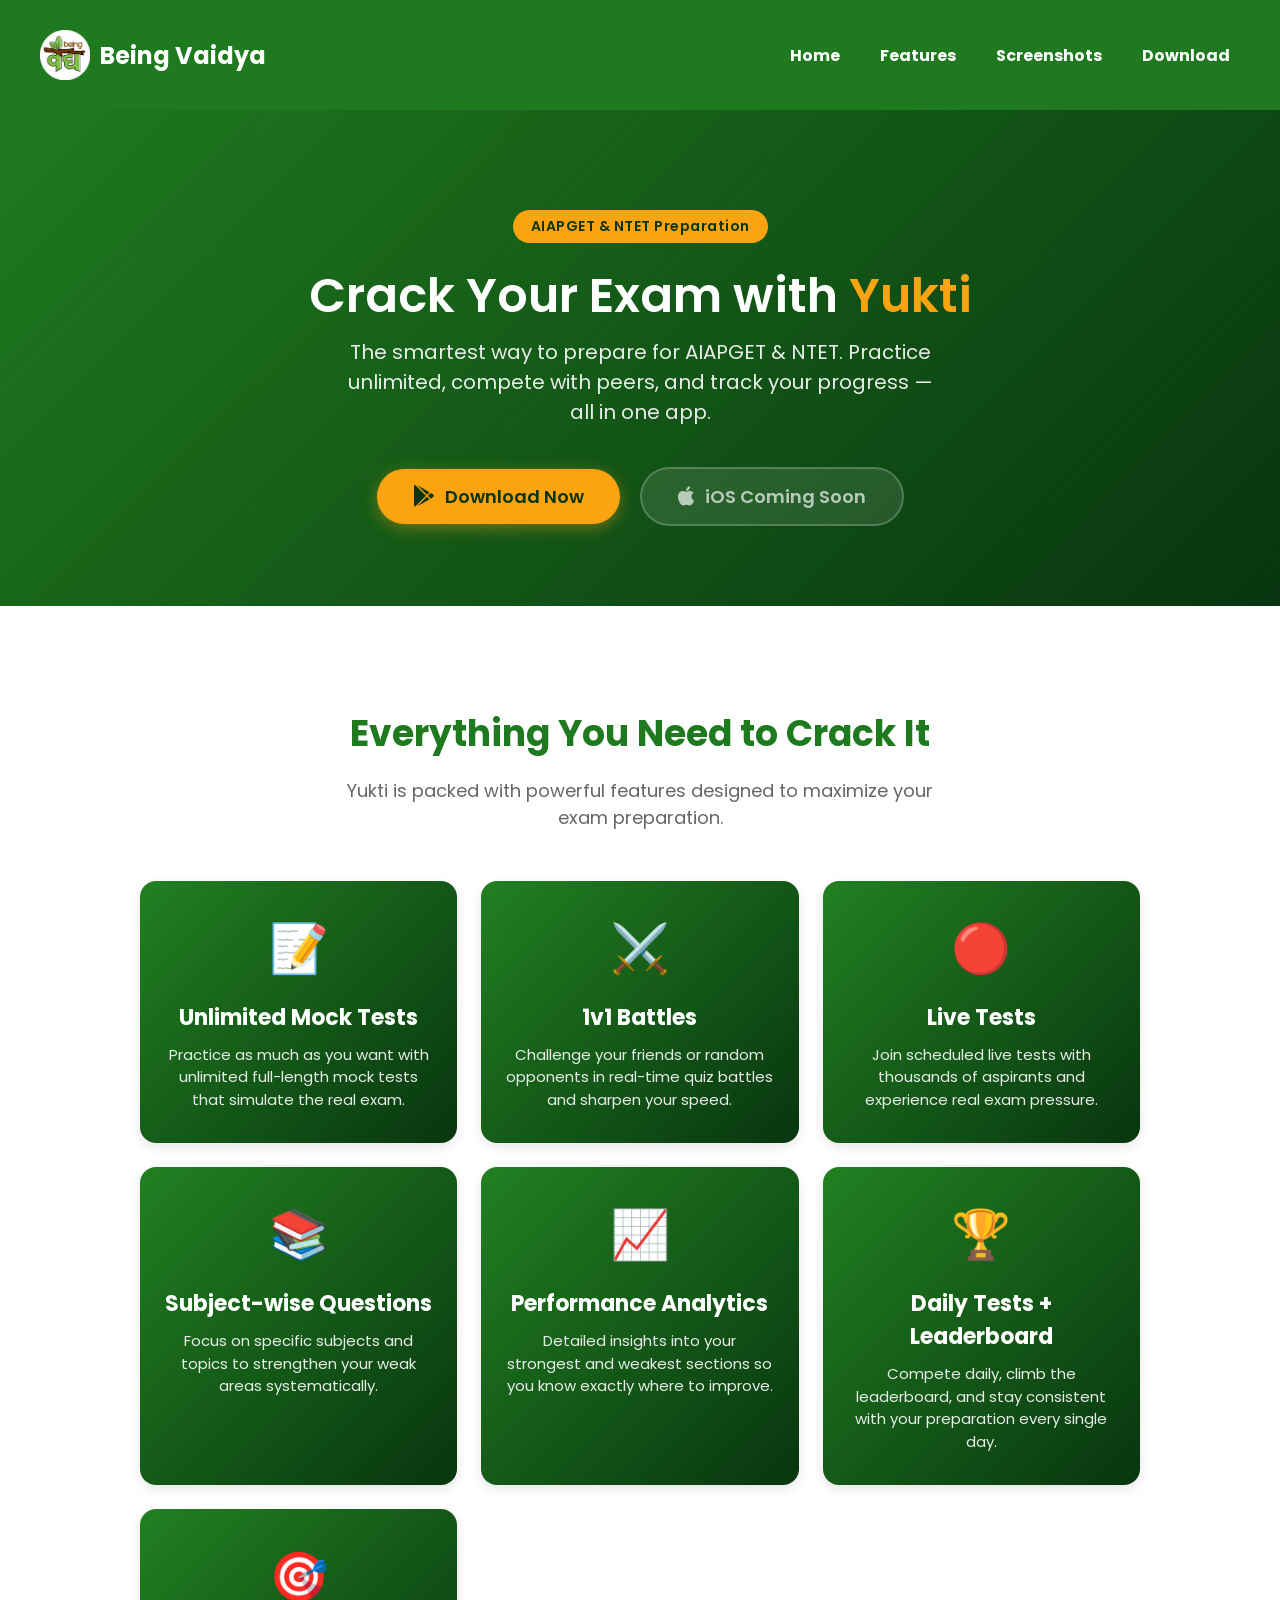
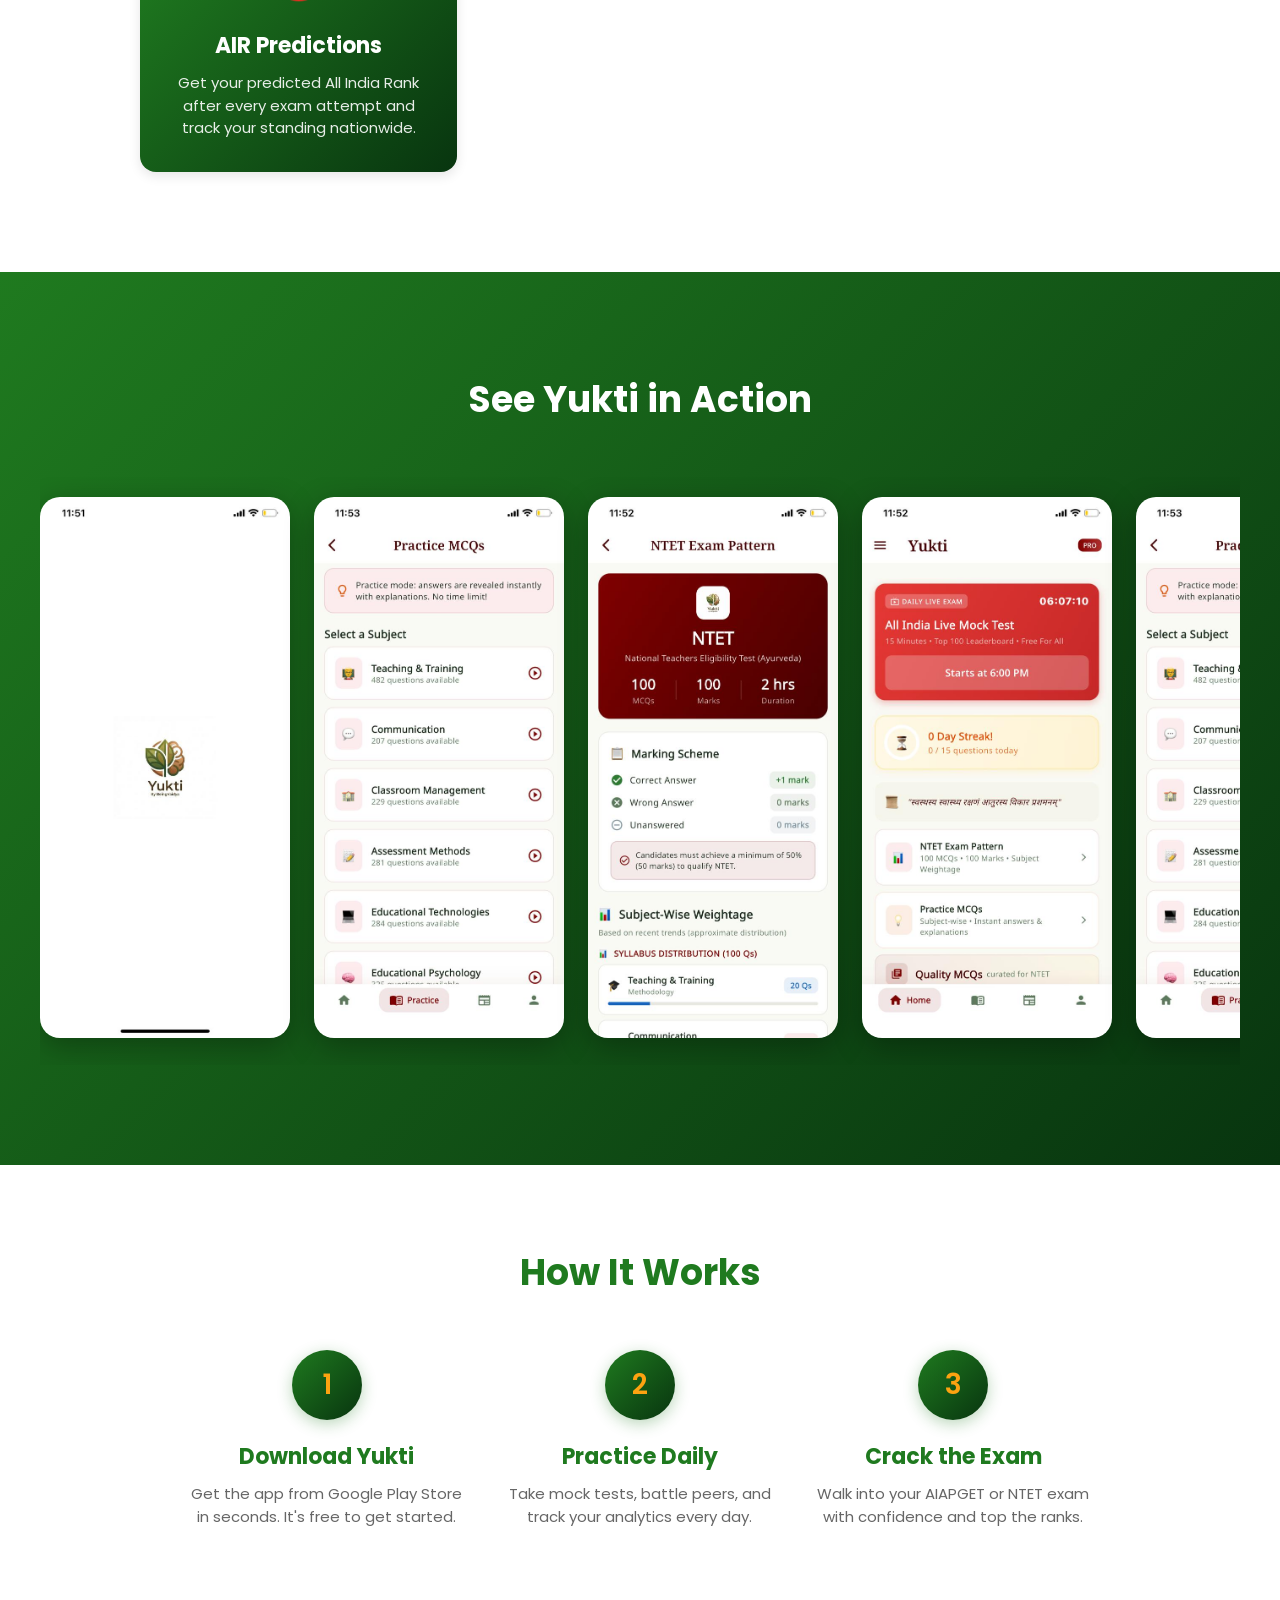
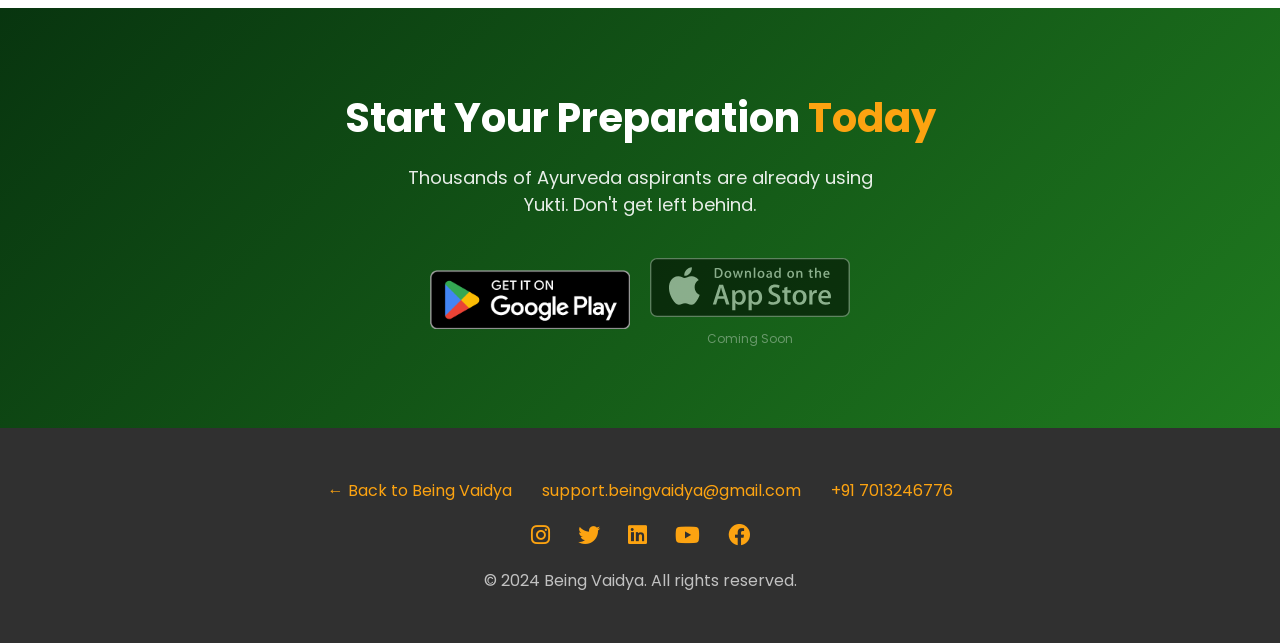
==== yukti.html @ 98c56048 "Add Yukti page" ====
<!DOCTYPE html>
<html lang="en">

<head>
    <meta charset="UTF-8">
    <meta name="viewport" content="width=device-width, initial-scale=1.0">
    <title>Yukti — Crack AIAPGET & NTET | By Being Vaidya</title>
    <meta name="description" content="Yukti is the ultimate AIAPGET & NTET preparation app by Being Vaidya. Unlimited mock tests, 1v1 battles, live tests, analytics & more.">
    <link rel="preconnect" href="https://fonts.googleapis.com">
    <link rel="preconnect" href="https://fonts.gstatic.com" crossorigin>
    <link href="https://fonts.googleapis.com/css2?family=Poppins:wght@400;600&display=swap" rel="stylesheet">
    <link rel="stylesheet" href="https://cdnjs.cloudflare.com/ajax/libs/font-awesome/6.0.0/css/all.min.css">
    <link rel="stylesheet" href="yukti-style.css">
</head>

<body>
    <!-- HEADER -->
    <header>
        <div class="container header-content">
            <a href="index.html" class="branding">
                <img src="logo-bv.png" alt="Being Vaidya Logo" class="logo">
                <h1>Being Vaidya</h1>
            </a>
            <span class="menu-toggle">&#9776;</span>
            <nav id="mobile-menu">
                <ul>
                    <li><a href="index.html">Home</a></li>
                    <li><a href="#features">Features</a></li>
                    <li><a href="#screenshots">Screenshots</a></li>
                    <li><a href="#download">Download</a></li>
                </ul>
            </nav>
        </div>
    </header>

    <!-- HERO SECTION -->
    <section class="yukti-hero">
        <span class="badge">AIAPGET & NTET Preparation</span>
        <h2>Crack Your Exam with <span>Yukti</span></h2>
        <p class="subtitle">The smartest way to prepare for AIAPGET & NTET. Practice unlimited, compete with peers, and track your progress — all in one app.</p>
        <div class="hero-cta">
            <a href="https://play.google.com/store/apps/details?id=com.ayurprep.ayurprep_aiapget&pcampaignid=web_share" target="_blank" class="btn-primary">
                <i class="fab fa-google-play"></i> Download Now
            </a>
            <span class="btn-secondary">
                <i class="fab fa-apple"></i> iOS Coming Soon
            </span>
        </div>
    </section>

    <!-- FEATURES SECTION -->
    <section class="yukti-features" id="features">
        <div class="container">
            <h2>Everything You Need to Crack It</h2>
            <p class="section-subtitle">Yukti is packed with powerful features designed to maximize your exam preparation.</p>
            <div class="features-grid">
                <div class="feature-card">
                    <div class="icon">&#128221;</div>
                    <h3>Unlimited Mock Tests</h3>
                    <p>Practice as much as you want with unlimited full-length mock tests that simulate the real exam.</p>
                </div>
                <div class="feature-card">
                    <div class="icon">&#9876;&#65039;</div>
                    <h3>1v1 Battles</h3>
                    <p>Challenge your friends or random opponents in real-time quiz battles and sharpen your speed.</p>
                </div>
                <div class="feature-card">
                    <div class="icon">&#128308;</div>
                    <h3>Live Tests</h3>
                    <p>Join scheduled live tests with thousands of aspirants and experience real exam pressure.</p>
                </div>
                <div class="feature-card">
                    <div class="icon">&#128218;</div>
                    <h3>Subject-wise Questions</h3>
                    <p>Focus on specific subjects and topics to strengthen your weak areas systematically.</p>
                </div>
                <div class="feature-card">
                    <div class="icon">&#128200;</div>
                    <h3>Performance Analytics</h3>
                    <p>Detailed insights into your strongest and weakest sections so you know exactly where to improve.</p>
                </div>
                <div class="feature-card">
                    <div class="icon">&#127942;</div>
                    <h3>Daily Tests + Leaderboard</h3>
                    <p>Compete daily, climb the leaderboard, and stay consistent with your preparation every single day.</p>
                </div>
                <div class="feature-card">
                    <div class="icon">&#127919;</div>
                    <h3>AIR Predictions</h3>
                    <p>Get your predicted All India Rank after every exam attempt and track your standing nationwide.</p>
                </div>
            </div>
        </div>
    </section>

    <!-- SCREENSHOTS SECTION -->
    <section class="yukti-screenshots" id="screenshots">
        <div class="container">
            <h2>See Yukti in Action</h2>
            <div class="screenshots-scroll">
                <div class="screenshot-item">
                    <img src="yukti/home.jpeg" alt="Yukti Home Screen">
                </div>
                <div class="screenshot-item">
                    <img src="yukti/hf.jpeg" alt="Yukti App Screenshot">
                </div>
                <div class="screenshot-item">
                    <img src="yukti/hfjf.jpeg" alt="Yukti App Screenshot">
                </div>
                <div class="screenshot-item">
                    <img src="yukti/hg.jpeg" alt="Yukti App Screenshot">
                </div>
                <div class="screenshot-item">
                    <img src="yukti/jt.jpeg" alt="Yukti App Screenshot">
                </div>
            </div>
        </div>
    </section>

    <!-- HOW IT WORKS -->
    <section class="yukti-steps">
        <h2>How It Works</h2>
        <div class="steps-container">
            <div class="step">
                <div class="step-number">1</div>
                <h3>Download Yukti</h3>
                <p>Get the app from Google Play Store in seconds. It's free to get started.</p>
            </div>
            <div class="step">
                <div class="step-number">2</div>
                <h3>Practice Daily</h3>
                <p>Take mock tests, battle peers, and track your analytics every day.</p>
            </div>
            <div class="step">
                <div class="step-number">3</div>
                <h3>Crack the Exam</h3>
                <p>Walk into your AIAPGET or NTET exam with confidence and top the ranks.</p>
            </div>
        </div>
    </section>

    <!-- FINAL CTA -->
    <section class="yukti-cta" id="download">
        <h2>Start Your Preparation <span>Today</span></h2>
        <p>Thousands of Ayurveda aspirants are already using Yukti. Don't get left behind.</p>
        <div class="cta-buttons">
            <a href="https://play.google.com/store/apps/details?id=com.ayurprep.ayurprep_aiapget&pcampaignid=web_share" target="_blank" class="store-badge">
                <img src="playstore.png" alt="Get it on Google Play">
            </a>
            <div class="store-badge store-badge-disabled">
                <img src="appstore.svg" alt="Download on App Store">
                <span class="coming-soon-label">Coming Soon</span>
            </div>
        </div>
    </section>

    <!-- FOOTER -->
    <footer>
        <div class="container">
            <div class="footer-links">
                <a href="index.html">&#8592; Back to Being Vaidya</a>
                <a href="mailto:support.beingvaidya@gmail.com">support.beingvaidya@gmail.com</a>
                <a href="tel:+917013246776">+91 7013246776</a>
            </div>
            <div class="social-icons">
                <a href="https://www.instagram.com/being_vaidya?utm_source=ig_web_button_share_sheet&igsh=ZDNlZDc0MzIxNw=="><i class="fab fa-instagram"></i></a>
                <a href="https://x.com/BeingVaidya"><i class="fab fa-twitter"></i></a>
                <a href="https://www.linkedin.com/company/being-vaidya"><i class="fab fa-linkedin"></i></a>
                <a href="https://youtube.com/@beingvaidya1234"><i class="fab fa-youtube"></i></a>
                <a href="#"><i class="fab fa-facebook"></i></a>
            </div>
            <p style="margin-top: 16px; opacity: 0.7;">&copy; 2024 Being Vaidya. All rights reserved.</p>
        </div>
    </footer>

    <script>
        // Mobile menu toggle
        document.querySelector('.menu-toggle').addEventListener('click', function () {
            document.getElementById('mobile-menu').classList.toggle('active');
        });
    </script>
</body>

</html>
---- yukti-style.css ----
/* Reset */
body, h1, h2, h3, p, ul {
    margin: 0;
    padding: 0;
}

body {
    font-family: 'Poppins', sans-serif;
    background-color: #f2f2f2;
    color: #333;
    overflow-x: hidden;
}

/* Container */
.container {
    max-width: 1200px;
    margin: 0 auto;
    padding: 20px;
}

/* Header */
header {
    background-color: #1f7a1f;
    color: #fff;
    padding: 10px 20px;
    box-shadow: 0 4px 6px rgba(0, 0, 0, 0.1);
    position: relative;
}

.header-content {
    display: flex;
    justify-content: space-between;
    align-items: center;
}

.branding {
    display: flex;
    align-items: center;
    text-decoration: none;
    color: #fff;
}

.logo {
    width: 50px;
    height: 50px;
    margin-right: 10px;
}

header h1 {
    font-size: 24px;
    margin: 0;
}

.menu-toggle {
    display: none;
    font-size: 28px;
    cursor: pointer;
    color: #fff;
}

nav ul {
    list-style: none;
    display: flex;
    align-items: center;
}

nav li {
    margin-left: 20px;
}

nav a {
    color: #fff;
    text-decoration: none;
    font-weight: bold;
    padding: 10px;
    transition: color 0.3s, transform 0.3s;
}

nav a:hover {
    color: #fca311;
    transform: scale(1.1);
}

/* ========================
   HERO SECTION
   ======================== */
.yukti-hero {
    background: linear-gradient(135deg, #1f7a1f 0%, #08350f 50%, #1f7a1f 100%);
    background-size: 200% 200%;
    animation: gradientShift 8s ease infinite;
    color: #fff;
    text-align: center;
    padding: 100px 20px 80px;
    position: relative;
}

@keyframes gradientShift {
    0% { background-position: 0% 50%; }
    50% { background-position: 100% 50%; }
    100% { background-position: 0% 50%; }
}

.yukti-hero .badge {
    display: inline-block;
    background-color: #fca311;
    color: #08350f;
    padding: 6px 18px;
    border-radius: 20px;
    font-size: 14px;
    font-weight: 600;
    margin-bottom: 24px;
    letter-spacing: 0.5px;
}

.yukti-hero h2 {
    font-size: 48px;
    font-weight: 600;
    margin-bottom: 12px;
    line-height: 1.2;
}

.yukti-hero h2 span {
    color: #fca311;
}

.yukti-hero .subtitle {
    font-size: 20px;
    opacity: 0.9;
    margin-bottom: 40px;
    max-width: 600px;
    margin-left: auto;
    margin-right: auto;
}

.hero-cta {
    display: flex;
    justify-content: center;
    align-items: center;
    gap: 20px;
    flex-wrap: wrap;
}

.btn-primary {
    display: inline-flex;
    align-items: center;
    gap: 10px;
    background-color: #fca311;
    color: #08350f;
    padding: 14px 36px;
    text-decoration: none;
    border-radius: 30px;
    font-weight: 600;
    font-size: 18px;
    transition: all 0.3s;
    box-shadow: 0 4px 15px rgba(252, 163, 17, 0.4);
}

.btn-primary:hover {
    background-color: #fff;
    color: #1f7a1f;
    transform: translateY(-3px);
    box-shadow: 0 6px 20px rgba(255, 255, 255, 0.3);
}

.btn-primary i {
    font-size: 22px;
}

.btn-secondary {
    display: inline-flex;
    align-items: center;
    gap: 10px;
    background-color: rgba(255, 255, 255, 0.15);
    color: #fff;
    padding: 14px 36px;
    text-decoration: none;
    border-radius: 30px;
    font-weight: 600;
    font-size: 18px;
    border: 2px solid rgba(255, 255, 255, 0.3);
    cursor: default;
    opacity: 0.7;
}

.btn-secondary i {
    font-size: 22px;
}

/* ========================
   FEATURES SECTION
   ======================== */
.yukti-features {
    background-color: #fff;
    padding: 80px 20px;
    text-align: center;
}

.yukti-features h2 {
    font-size: 36px;
    color: #1f7a1f;
    margin-bottom: 16px;
}

.yukti-features .section-subtitle {
    font-size: 18px;
    color: #666;
    margin-bottom: 50px;
    max-width: 600px;
    margin-left: auto;
    margin-right: auto;
}

.features-grid {
    display: grid;
    grid-template-columns: repeat(auto-fit, minmax(280px, 1fr));
    gap: 24px;
    max-width: 1000px;
    margin: 0 auto;
}

.feature-card {
    background: linear-gradient(135deg, #218021, #08350f);
    color: #fff;
    border-radius: 16px;
    padding: 32px 24px;
    text-align: center;
    transition: transform 0.3s, box-shadow 0.3s;
    box-shadow: 0 4px 12px rgba(0, 0, 0, 0.1);
}

.feature-card:hover {
    transform: translateY(-8px);
    box-shadow: 0 12px 30px rgba(0, 0, 0, 0.2);
}

.feature-card .icon {
    font-size: 48px;
    margin-bottom: 16px;
}

.feature-card h3 {
    font-size: 22px;
    margin-bottom: 10px;
}

.feature-card p {
    font-size: 15px;
    opacity: 0.9;
    line-height: 1.5;
}

/* ========================
   SCREENSHOTS SECTION
   ======================== */
.yukti-screenshots {
    background: linear-gradient(135deg, #1f7a1f, #08350f);
    padding: 80px 20px;
    text-align: center;
    color: #fff;
}

.yukti-screenshots h2 {
    font-size: 36px;
    margin-bottom: 50px;
}

.screenshots-scroll {
    display: flex;
    gap: 24px;
    overflow-x: auto;
    padding: 20px 0;
    scroll-snap-type: x mandatory;
    -webkit-overflow-scrolling: touch;
}

.screenshots-scroll::-webkit-scrollbar {
    height: 8px;
}

.screenshots-scroll::-webkit-scrollbar-track {
    background: rgba(255, 255, 255, 0.1);
    border-radius: 4px;
}

.screenshots-scroll::-webkit-scrollbar-thumb {
    background: #fca311;
    border-radius: 4px;
}

.screenshot-item {
    flex: 0 0 auto;
    width: 250px;
    scroll-snap-align: center;
}

.screenshot-item img {
    width: 100%;
    border-radius: 20px;
    box-shadow: 0 8px 30px rgba(0, 0, 0, 0.3);
    transition: transform 0.3s;
}

.screenshot-item img:hover {
    transform: scale(1.05);
}

.screenshot-placeholder {
    width: 100%;
    height: 440px;
    background: rgba(255, 255, 255, 0.1);
    border-radius: 20px;
    border: 2px dashed rgba(255, 255, 255, 0.3);
    display: flex;
    align-items: center;
    justify-content: center;
    color: rgba(255, 255, 255, 0.5);
    font-size: 14px;
}

/* ========================
   HOW IT WORKS
   ======================== */
.yukti-steps {
    background-color: #fff;
    padding: 80px 20px;
    text-align: center;
}

.yukti-steps h2 {
    font-size: 36px;
    color: #1f7a1f;
    margin-bottom: 50px;
}

.steps-container {
    display: flex;
    justify-content: center;
    gap: 40px;
    flex-wrap: wrap;
    max-width: 900px;
    margin: 0 auto;
}

.step {
    flex: 1;
    min-width: 220px;
    max-width: 280px;
    text-align: center;
}

.step-number {
    width: 70px;
    height: 70px;
    border-radius: 50%;
    background: linear-gradient(135deg, #1f7a1f, #08350f);
    color: #fca311;
    font-size: 28px;
    font-weight: 600;
    display: flex;
    align-items: center;
    justify-content: center;
    margin: 0 auto 20px;
    box-shadow: 0 4px 15px rgba(31, 122, 31, 0.3);
}

.step h3 {
    font-size: 22px;
    color: #1f7a1f;
    margin-bottom: 10px;
}

.step p {
    font-size: 15px;
    color: #666;
    line-height: 1.5;
}

/* ========================
   FINAL CTA SECTION
   ======================== */
.yukti-cta {
    background: linear-gradient(135deg, #08350f, #1f7a1f);
    color: #fff;
    text-align: center;
    padding: 80px 20px;
}

.yukti-cta h2 {
    font-size: 40px;
    margin-bottom: 16px;
}

.yukti-cta h2 span {
    color: #fca311;
}

.yukti-cta p {
    font-size: 18px;
    opacity: 0.9;
    margin-bottom: 40px;
    max-width: 500px;
    margin-left: auto;
    margin-right: auto;
}

.cta-buttons {
    display: flex;
    justify-content: center;
    align-items: center;
    gap: 20px;
    flex-wrap: wrap;
}

.store-badge {
    transition: transform 0.3s;
}

.store-badge img {
    width: 200px;
}

.store-badge:hover {
    transform: scale(1.1);
}

.store-badge-disabled {
    opacity: 0.5;
    cursor: default;
    position: relative;
}

.coming-soon-label {
    display: block;
    font-size: 12px;
    margin-top: 6px;
    opacity: 0.7;
}

/* ========================
   FOOTER
   ======================== */
footer {
    background-color: #303030;
    color: #fff;
    text-align: center;
    padding: 30px 20px;
}

footer a {
    color: #fca311;
    text-decoration: none;
    transition: color 0.3s;
}

footer a:hover {
    color: #fff;
}

.footer-links {
    display: flex;
    justify-content: center;
    gap: 30px;
    flex-wrap: wrap;
    margin-bottom: 16px;
}

.social-icons {
    margin-top: 16px;
}

.social-icons a {
    color: #fca311;
    font-size: 22px;
    margin: 0 12px;
    transition: color 0.3s, transform 0.3s;
    display: inline-block;
}

.social-icons a:hover {
    color: #fff;
    transform: scale(1.2);
}

/* ========================
   RESPONSIVE
   ======================== */
@media (max-width: 768px) {
    .menu-toggle {
        display: block;
    }

    nav {
        display: none;
        position: absolute;
        top: 60px;
        right: 0;
        background-color: #1f7a1f;
        width: 100%;
        text-align: right;
        z-index: 1000;
    }

    nav ul {
        flex-direction: column;
        align-items: center;
        margin-right: 20px;
    }

    nav li {
        margin: 10px 0;
    }

    nav.active {
        display: block;
    }

    .header-content {
        justify-content: space-between;
        padding: 10px 0;
    }

    header h1 {
        font-size: 20px;
    }

    .yukti-hero {
        padding: 70px 16px 60px;
    }

    .yukti-hero h2 {
        font-size: 32px;
    }

    .yukti-hero .subtitle {
        font-size: 16px;
    }

    .btn-primary, .btn-secondary {
        padding: 12px 28px;
        font-size: 16px;
    }

    .features-grid {
        grid-template-columns: 1fr;
        gap: 16px;
    }

    .feature-card {
        padding: 24px 20px;
    }

    .steps-container {
        flex-direction: column;
        align-items: center;
        gap: 30px;
    }

    .yukti-cta h2 {
        font-size: 28px;
    }

    .store-badge img {
        width: 160px;
    }
}

@media (min-width: 769px) {
    nav {
        display: flex;
    }
}
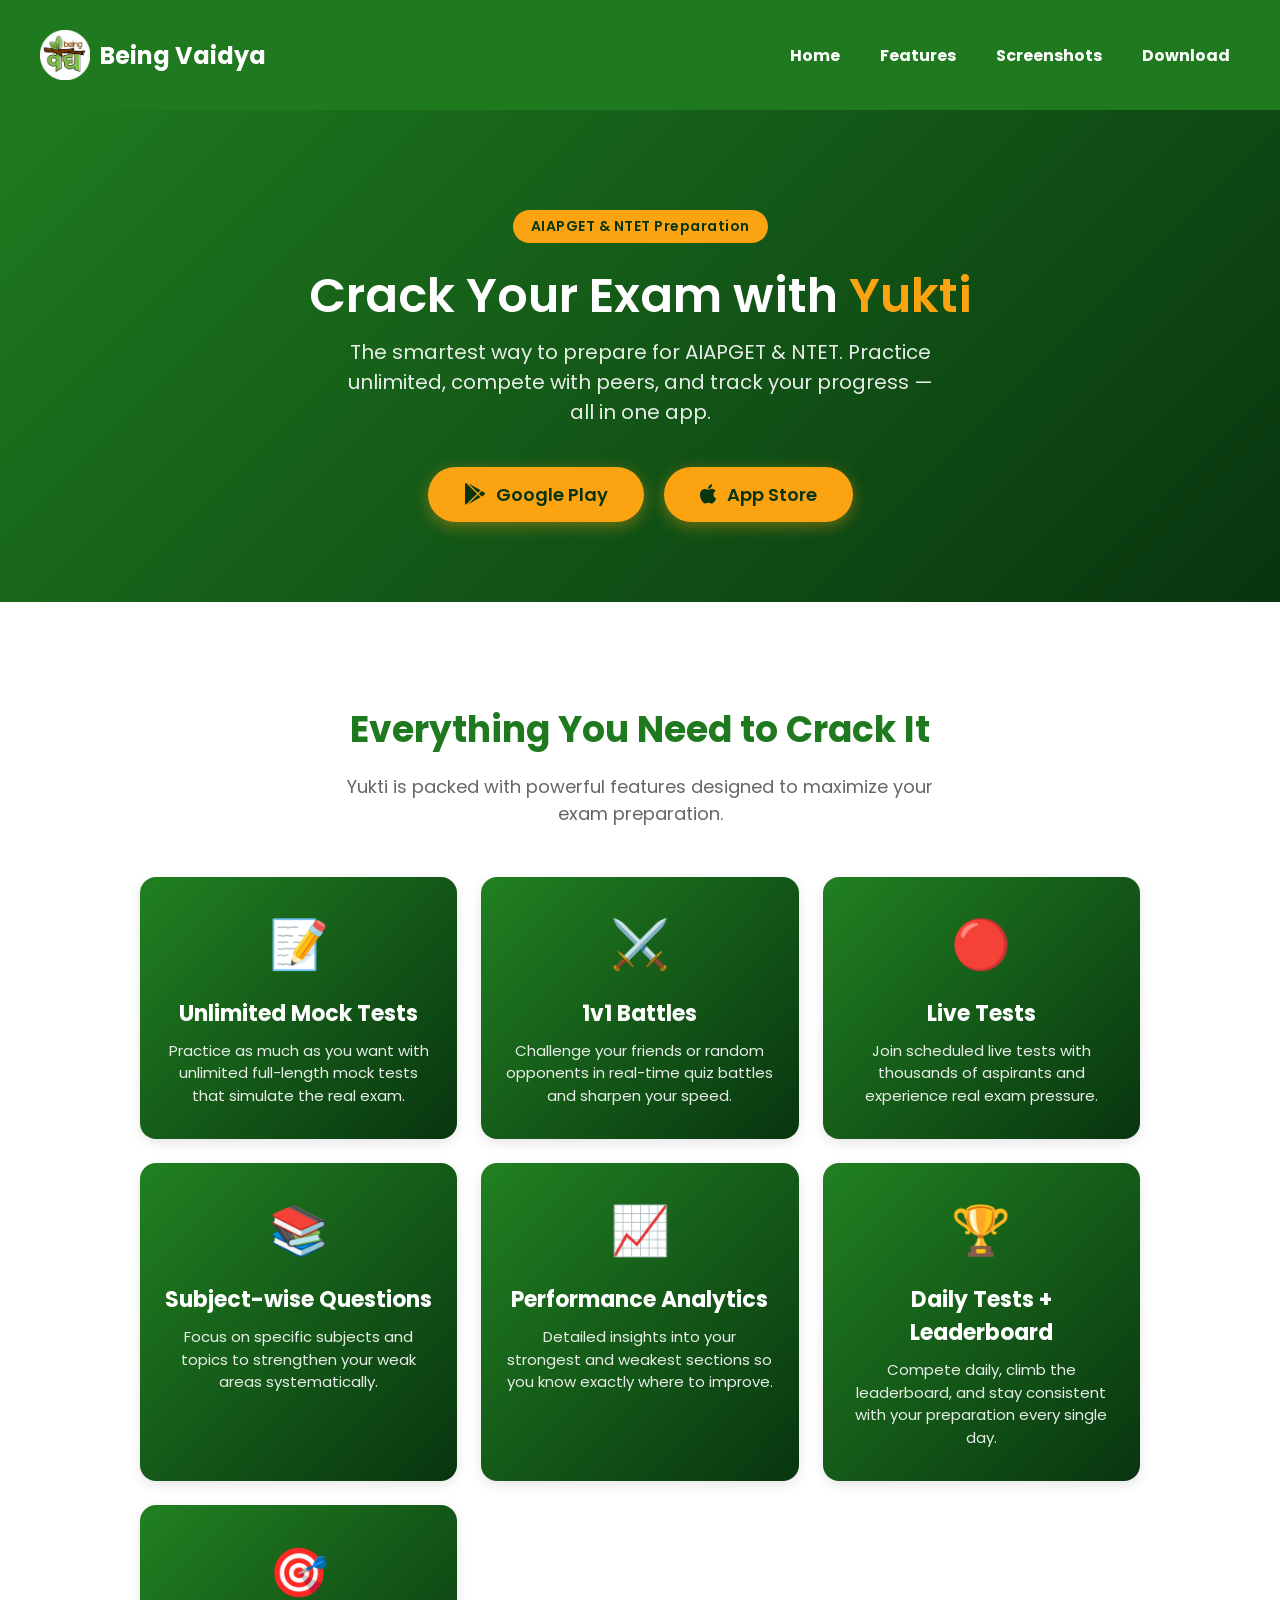
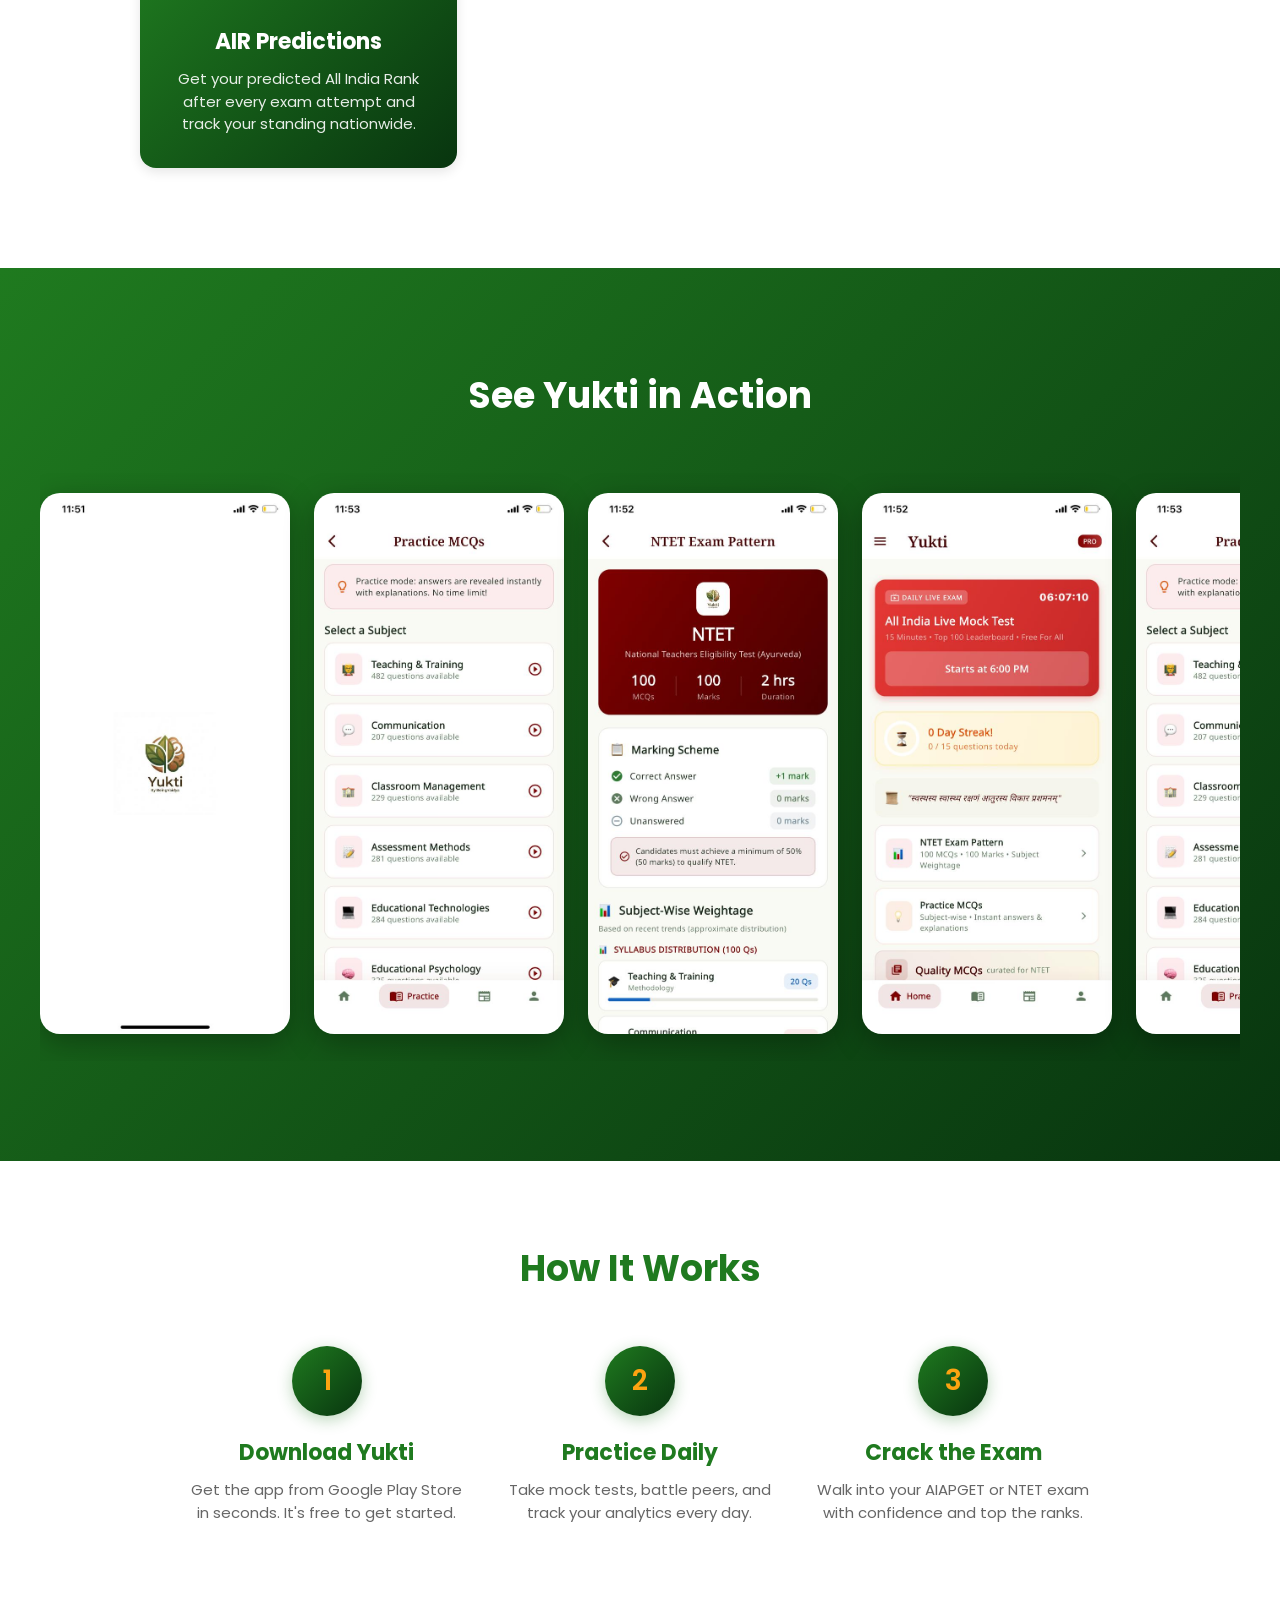
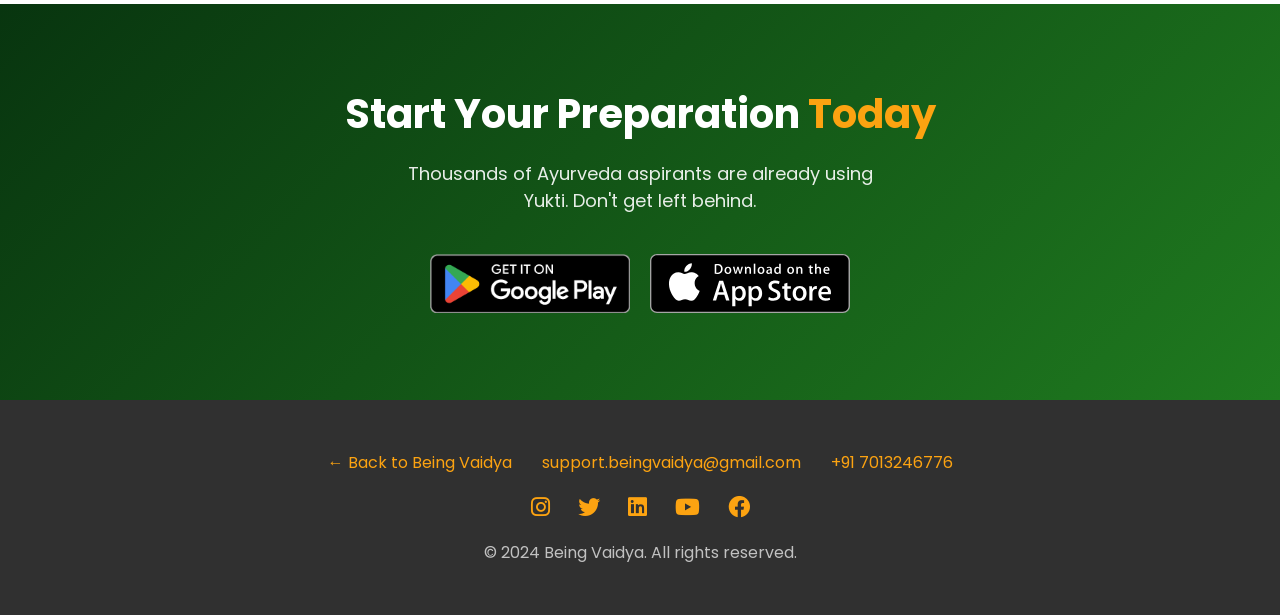
==== commit 4b613726: "Update Yukti iOS App Store link" ====
--- a/yukti.html
+++ b/yukti.html
@@ -5,7 +5,8 @@
     <meta charset="UTF-8">
     <meta name="viewport" content="width=device-width, initial-scale=1.0">
     <title>Yukti — Crack AIAPGET & NTET | By Being Vaidya</title>
-    <meta name="description" content="Yukti is the ultimate AIAPGET & NTET preparation app by Being Vaidya. Unlimited mock tests, 1v1 battles, live tests, analytics & more.">
+    <meta name="description"
+        content="Yukti is the ultimate AIAPGET & NTET preparation app by Being Vaidya. Unlimited mock tests, 1v1 battles, live tests, analytics & more.">
     <link rel="preconnect" href="https://fonts.googleapis.com">
     <link rel="preconnect" href="https://fonts.gstatic.com" crossorigin>
     <link href="https://fonts.googleapis.com/css2?family=Poppins:wght@400;600&display=swap" rel="stylesheet">
@@ -37,14 +38,16 @@
     <section class="yukti-hero">
         <span class="badge">AIAPGET & NTET Preparation</span>
         <h2>Crack Your Exam with <span>Yukti</span></h2>
-        <p class="subtitle">The smartest way to prepare for AIAPGET & NTET. Practice unlimited, compete with peers, and track your progress — all in one app.</p>
+        <p class="subtitle">The smartest way to prepare for AIAPGET & NTET. Practice unlimited, compete with peers, and
+            track your progress — all in one app.</p>
         <div class="hero-cta">
-            <a href="https://play.google.com/store/apps/details?id=com.ayurprep.ayurprep_aiapget&pcampaignid=web_share" target="_blank" class="btn-primary">
-                <i class="fab fa-google-play"></i> Download Now
+            <a href="https://play.google.com/store/apps/details?id=com.ayurprep.ayurprep_aiapget&pcampaignid=web_share"
+                target="_blank" class="btn-primary">
+                <i class="fab fa-google-play"></i> Google Play
             </a>
-            <span class="btn-secondary">
-                <i class="fab fa-apple"></i> iOS Coming Soon
-            </span>
+            <a href="https://apps.apple.com/in/app/yukti-beingvaidya/id6759821170" target="_blank" class="btn-primary">
+                <i class="fab fa-apple"></i> App Store
+            </a>
         </div>
     </section>
 
@@ -52,12 +55,14 @@
     <section class="yukti-features" id="features">
         <div class="container">
             <h2>Everything You Need to Crack It</h2>
-            <p class="section-subtitle">Yukti is packed with powerful features designed to maximize your exam preparation.</p>
+            <p class="section-subtitle">Yukti is packed with powerful features designed to maximize your exam
+                preparation.</p>
             <div class="features-grid">
                 <div class="feature-card">
                     <div class="icon">&#128221;</div>
                     <h3>Unlimited Mock Tests</h3>
-                    <p>Practice as much as you want with unlimited full-length mock tests that simulate the real exam.</p>
+                    <p>Practice as much as you want with unlimited full-length mock tests that simulate the real exam.
+                    </p>
                 </div>
                 <div class="feature-card">
                     <div class="icon">&#9876;&#65039;</div>
@@ -77,17 +82,20 @@
                 <div class="feature-card">
                     <div class="icon">&#128200;</div>
                     <h3>Performance Analytics</h3>
-                    <p>Detailed insights into your strongest and weakest sections so you know exactly where to improve.</p>
+                    <p>Detailed insights into your strongest and weakest sections so you know exactly where to improve.
+                    </p>
                 </div>
                 <div class="feature-card">
                     <div class="icon">&#127942;</div>
                     <h3>Daily Tests + Leaderboard</h3>
-                    <p>Compete daily, climb the leaderboard, and stay consistent with your preparation every single day.</p>
+                    <p>Compete daily, climb the leaderboard, and stay consistent with your preparation every single day.
+                    </p>
                 </div>
                 <div class="feature-card">
                     <div class="icon">&#127919;</div>
                     <h3>AIR Predictions</h3>
-                    <p>Get your predicted All India Rank after every exam attempt and track your standing nationwide.</p>
+                    <p>Get your predicted All India Rank after every exam attempt and track your standing nationwide.
+                    </p>
                 </div>
             </div>
         </div>
@@ -144,13 +152,13 @@
         <h2>Start Your Preparation <span>Today</span></h2>
         <p>Thousands of Ayurveda aspirants are already using Yukti. Don't get left behind.</p>
         <div class="cta-buttons">
-            <a href="https://play.google.com/store/apps/details?id=com.ayurprep.ayurprep_aiapget&pcampaignid=web_share" target="_blank" class="store-badge">
+            <a href="https://play.google.com/store/apps/details?id=com.ayurprep.ayurprep_aiapget&pcampaignid=web_share"
+                target="_blank" class="store-badge">
                 <img src="playstore.png" alt="Get it on Google Play">
             </a>
-            <div class="store-badge store-badge-disabled">
+            <a href="https://apps.apple.com/in/app/yukti-beingvaidya/id6759821170" target="_blank" class="store-badge">
                 <img src="appstore.svg" alt="Download on App Store">
-                <span class="coming-soon-label">Coming Soon</span>
-            </div>
+            </a>
         </div>
     </section>
 
@@ -163,7 +171,9 @@
                 <a href="tel:+917013246776">+91 7013246776</a>
             </div>
             <div class="social-icons">
-                <a href="https://www.instagram.com/being_vaidya?utm_source=ig_web_button_share_sheet&igsh=ZDNlZDc0MzIxNw=="><i class="fab fa-instagram"></i></a>
+                <a
+                    href="https://www.instagram.com/being_vaidya?utm_source=ig_web_button_share_sheet&igsh=ZDNlZDc0MzIxNw=="><i
+                        class="fab fa-instagram"></i></a>
                 <a href="https://x.com/BeingVaidya"><i class="fab fa-twitter"></i></a>
                 <a href="https://www.linkedin.com/company/being-vaidya"><i class="fab fa-linkedin"></i></a>
                 <a href="https://youtube.com/@beingvaidya1234"><i class="fab fa-youtube"></i></a>
@@ -181,4 +191,4 @@
     </script>
 </body>
 
-</html>
+</html>
